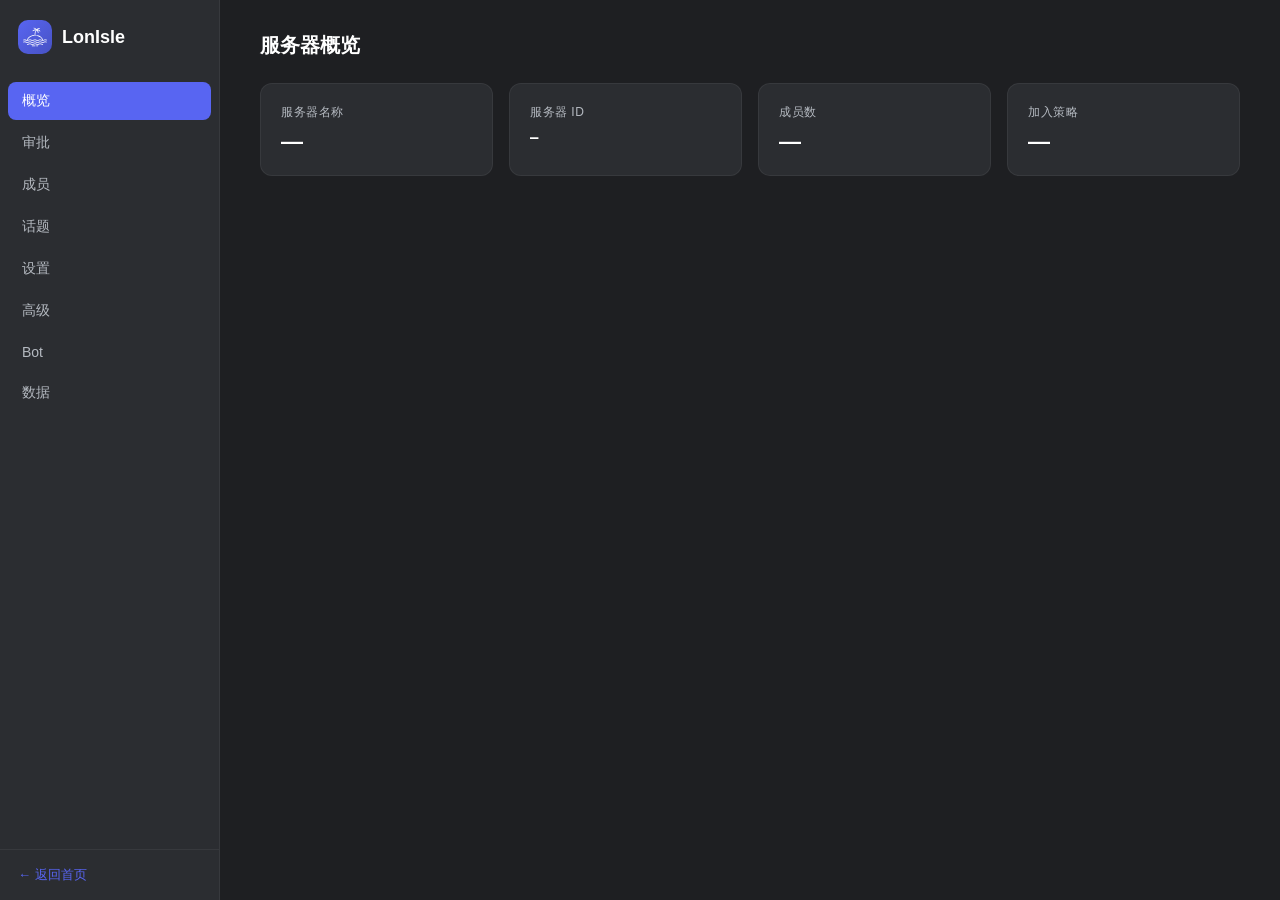
==== server/web/admin.html @ 599d3dad "first commit" ====
<!DOCTYPE html>
<html lang="zh-CN">
<head>
  <meta charset="UTF-8" />
  <meta name="viewport" content="width=device-width, initial-scale=1.0" />
  <title>LonIsle 服务器管理</title>
  <link rel="icon" type="image/svg+xml" href="logo.svg" />
  <link rel="stylesheet" href="style.css" />
</head>
<body>
  <div class="shell">
    <aside class="sidebar">
      <div class="brand">
        <div class="brand-logo"><img src="logo.svg" alt="LonIsle" /></div>
        <span>LonIsle</span>
      </div>
      <nav class="nav">
        <button class="nav-item active" data-page="overview">概览</button>
        <button class="nav-item" data-page="requests">审批 <span class="badge-dot" id="req-badge" hidden></span></button>
        <button class="nav-item" data-page="members">成员</button>
        <button class="nav-item" data-page="topics">话题</button>
        <button class="nav-item" data-page="settings">设置</button>
        <button class="nav-item" data-page="advanced">高级</button>
        <button class="nav-item" data-page="bots">Bot</button>
        <button class="nav-item" data-page="data">数据</button>
      </nav>
      <div class="sidebar-footer">
        <a href="index.html" class="admin-link">← 返回首页</a>
      </div>
    </aside>

    <main class="main">
      <!-- 概览 -->
      <section id="page-overview" class="page">
        <h1>服务器概览</h1>
        <div class="cards">
          <div class="card"><div class="card-label">服务器名称</div><div class="card-value" id="server-name">—</div></div>
          <div class="card"><div class="card-label">服务器 ID</div><div class="card-value mono" id="server-id">—</div></div>
          <div class="card"><div class="card-label">成员数</div><div class="card-value" id="member-count">—</div></div>
          <div class="card"><div class="card-label">加入策略</div><div class="card-value" id="server-strategy">—</div></div>
        </div>
        <p class="desc" id="server-desc"></p>
      </section>

      <!-- 审批 -->
      <section id="page-requests" class="page hidden">
        <h1>加入审批</h1>
        <div class="table-wrap">
          <table>
            <thead><tr><th>昵称</th><th>用户 ID</th><th>申请理由</th><th>时间</th><th>操作</th></tr></thead>
            <tbody id="requests-body"></tbody>
          </table>
        </div>
        <p class="desc" id="requests-empty">暂无待审批申请</p>
      </section>

      <!-- 成员 -->
      <section id="page-members" class="page hidden">
        <h1>成员列表</h1>
        <div class="table-wrap">
          <table>
            <thead><tr><th>昵称</th><th>用户 ID</th><th>角色</th><th>状态</th><th>加入时间</th><th>操作</th></tr></thead>
            <tbody id="members-body"></tbody>
          </table>
        </div>
      </section>

      <!-- 话题 -->
      <section id="page-topics" class="page hidden">
        <h1>话题管理</h1>
        <div class="form-row">
          <input id="topic-name" placeholder="话题名称" />
          <input id="topic-desc" placeholder="话题描述" />
          <select id="topic-type">
            <option value="text">普通</option>
            <option value="announcement">订阅（公告）</option>
          </select>
          <select id="topic-perm">
            <option value="public">公开</option>
            <option value="readonly">只读</option>
          </select>
          <label class="checkbox"><input type="checkbox" id="topic-push-create" /> 推送</label>
          <button class="btn" id="topic-create">创建话题</button>
        </div>
        <p class="desc">「推送」开启后：该话题每次发送消息，会向服务器下所有客户端推送通知（F-PUSH-8）。</p>
        <p class="desc" id="topic-av-hint">音视频话题需先在「高级 → LiveKit」配置服务地址与密钥后才会出现该选项（F-TOPIC-6）</p>
        <div class="table-wrap">
          <table>
            <thead><tr><th>名称</th><th>描述</th><th>类型</th><th>权限</th><th>推送</th><th>操作</th></tr></thead>
            <tbody id="topics-body"></tbody>
          </table>
        </div>
        <p class="desc">提示：↑/↓ 调整话题顺序（客户端实时同步）。</p>
      </section>

      <!-- 话题编辑弹窗 -->
      <div id="topic-modal" class="modal hidden">
        <div class="modal-box">
          <h3>编辑话题</h3>
          <input id="edit-topic-id" type="hidden" />
          <div class="form-col">
            <label>名称</label>
            <input id="edit-topic-name" />
          </div>
          <div class="form-col">
            <label>描述</label>
            <input id="edit-topic-desc" />
          </div>
          <div class="form-col">
            <label>类型</label>
            <select id="edit-topic-type">
              <option value="text">普通</option>
              <option value="announcement">订阅（公告）</option>
              <option value="av">音视频（LiveKit）</option>
            </select>
          </div>
          <div class="form-col">
            <label>权限</label>
            <select id="edit-topic-perm">
              <option value="public">公开</option>
              <option value="readonly">只读</option>
            </select>
          </div>
          <div class="form-col">
            <label class="checkbox"><input type="checkbox" id="edit-topic-push" /> 推送（新消息推送给服务器下所有客户端）</label>
          </div>
          <div class="modal-actions">
            <button class="btn reject" id="topic-modal-cancel">取消</button>
            <button class="btn" id="topic-modal-save">保存</button>
          </div>
        </div>
      </div>

      <!-- 设置 -->
      <section id="page-settings" class="page hidden">
        <h1>服务器设置</h1>
        <div class="form-col">
          <label>服务器图标</label>
          <div class="icon-row">
            <img id="setting-icon-preview" class="server-icon-preview" alt="服务器图标" hidden />
            <span id="setting-icon-empty" class="desc">未设置（客户端显示名称首字母）</span>
          </div>
          <input id="setting-icon-file" type="file" accept="image/png,image/jpeg,image/gif,image/webp" />
          <button class="btn" id="setting-icon-upload">上传图标</button>
          <label>服务器名称</label>
          <input id="setting-name" />
          <label>服务器简介</label>
          <input id="setting-desc" />
          <label>加入策略</label>
          <select id="setting-strategy">
            <option value="approval">审批加入</option>
            <option value="open">开放加入</option>
            <option value="invite_only">仅邀请</option>
          </select>
          <button class="btn" id="setting-save">保存设置</button>
        </div>
      </section>

      <!-- 高级设置：迁移/限速配额/已读开关/LiveKit -->
      <section id="page-advanced" class="page hidden">
        <h1>高级设置</h1>

        <h2>服务器迁移（F-JOIN-8）</h2>
        <div class="form-col">
          <label>迁移目标地址（host:port，留空取消迁移）</label>
          <input id="migrate-address" placeholder="new.example.com:8080" />
          <label>迁移目标证书指纹</label>
          <input id="migrate-fingerprint" placeholder="sha256 hex" />
          <button class="btn" id="migrate-save">发布公告（含服务器签名）</button>
        </div>

        <h2>限速与附件限制（F-MEDIA-9 / F-PUSH）</h2>
        <div class="form-col">
          <label>推送限速（条/分钟）</label>
          <input id="limit-rate" type="number" min="0" />
          <label>单附件大小上限（MB，0 = 不限）</label>
          <input id="limit-att-size" type="number" min="0" step="0.1" />
          <button class="btn" id="limits-save">保存限制配置</button>
        </div>

        <h2>@提及已读回执（F-MSG-10）</h2>
        <div class="form-col">
          <label>服务器侧开关（客户端上报是否入库）</label>
          <select id="mention-read">
            <option value="false">关闭（默认）</option>
            <option value="true">开启</option>
          </select>
          <button class="btn" id="mention-read-save">保存</button>
        </div>

        <h2>音视频（LiveKit）</h2>
        <div class="form-col">
          <label>LiveKit URL</label>
          <input id="livekit-url" placeholder="wss://livekit.example.com" />
          <label>API Key</label>
          <input id="livekit-key" />
          <label>API Secret</label>
          <input id="livekit-secret" type="password" />
          <button class="btn" id="livekit-save">保存 LiveKit 配置</button>
        </div>
      </section>

      <!-- Bot 管理（F-BOT） -->
      <section id="page-bots" class="page hidden">
        <h1>Bot 管理</h1>
        <div class="form-row">
          <input id="bot-name" placeholder="Bot 名称" />
          <button class="btn" id="bot-create">注册 Bot</button>
        </div>
        <div class="table-wrap">
          <table>
            <thead><tr><th>Bot ID</th><th>名称</th><th>订阅事件</th><th>状态</th><th>操作</th></tr></thead>
            <tbody id="bots-body"></tbody>
          </table>
        </div>
        <p class="desc">Token 仅注册时显示一次（SHA-256 哈希落库）。事件过滤：message/member/join/system，留空订阅全部。</p>
      </section>

      <!-- 数据管理 -->
      <section id="page-data" class="page hidden">
        <h1>数据管理</h1>

        <h2>数据导出（F-PERM-2a）</h2>
        <div class="form-col">
          <button class="btn" id="export-json">导出 JSON</button>
          <button class="btn" id="export-zip">导出完整包（JSON+附件 zip）</button>
        </div>

        <h2>数据清除（高危，需二次确认）</h2>
        <div class="form-col">
          <label>按话题清除</label>
          <input id="clear-topic-id" placeholder="topic_id" />
          <button class="btn danger" id="clear-topic-btn">清除该话题消息</button>
          <button class="btn danger" id="clear-all-btn">清空全部消息</button>
        </div>
      </section>
    </main>
  </div>

  <script src="admin.js"></script>
</body>
</html>
---- server/web/style.css ----
:root {
  --bg: #1e1f22;
  --bg-2: #2b2d31;
  --bg-3: #313338;
  --primary: #5865f2;
  --primary-dark: #4752c4;
  --text: #ffffff;
  --text-dim: #b5bac1;
  --text-muted: #dbdee1;
  --green: #23a55a;
  --red: #f23f43;
  --amber: #f0b232;
}

* {
  margin: 0;
  padding: 0;
  box-sizing: border-box;
}

body {
  font-family: "PingFang SC", -apple-system, "Segoe UI", sans-serif;
  background: var(--bg);
  color: var(--text);
  height: 100vh;
  overflow: hidden;
}

.shell {
  display: flex;
  height: 100vh;
}

/* 侧边栏 */
.sidebar {
  width: 220px;
  background: var(--bg-2);
  display: flex;
  flex-direction: column;
  border-right: 1px solid rgba(255, 255, 255, 0.06);
}

.brand {
  display: flex;
  align-items: center;
  gap: 10px;
  padding: 20px 18px;
  font-weight: 600;
  font-size: 18px;
}

.brand-logo {
  width: 34px;
  height: 34px;
  border-radius: 10px;
  background: linear-gradient(135deg, var(--primary), var(--primary-dark));
  display: flex;
  align-items: center;
  justify-content: center;
  font-weight: 700;
  color: #fff;
  overflow: hidden;
}

.brand-logo img {
  width: 78%;
  height: 78%;
  /* 灰色线条 logo 反白，贴合渐变底 */
  filter: brightness(0) invert(1);
}

.nav {
  flex: 1;
  padding: 8px;
  display: flex;
  flex-direction: column;
  gap: 4px;
}

.nav-item {
  text-align: left;
  padding: 10px 14px;
  border: none;
  background: transparent;
  color: var(--text-dim);
  font-size: 14px;
  border-radius: 8px;
  cursor: pointer;
  transition: background 0.15s, color 0.15s;
}

.nav-item:hover {
  background: var(--bg-3);
  color: var(--text);
}

.nav-item.active {
  background: var(--primary);
  color: #fff;
}

.sidebar-footer {
  padding: 16px 18px;
  display: flex;
  align-items: center;
  gap: 8px;
  font-size: 13px;
  color: var(--text-dim);
  border-top: 1px solid rgba(255, 255, 255, 0.06);
}

.dot {
  width: 8px;
  height: 8px;
  border-radius: 50%;
  background: var(--green);
  box-shadow: 0 0 6px var(--green);
}

/* 主区域 */
.main {
  flex: 1;
  padding: 32px 40px;
  overflow-y: auto;
}

.page h1 {
  font-size: 20px;
  font-weight: 600;
  margin-bottom: 24px;
}

.hidden {
  display: none;
}

.cards {
  display: grid;
  grid-template-columns: repeat(auto-fit, minmax(220px, 1fr));
  gap: 16px;
}

/* 公开首页 */
.server-card {
  max-width: 520px;
  margin: 0 auto;
  text-align: center;
  background: var(--bg-2);
  border: 1px solid rgba(255, 255, 255, 0.06);
  border-radius: 16px;
  padding: 32px;
}
.server-icon {
  width: 96px;
  height: 96px;
  border-radius: 22px;
  object-fit: cover;
  background: var(--bg-3);
}
.server-card .cards {
  text-align: left;
}
.sidebar-footer .admin-link {
  color: var(--primary);
  text-decoration: none;
  font-size: 13px;
  font-weight: 500;
}
.sidebar-footer .admin-link:hover {
  text-decoration: underline;
}

.card {
  background: var(--bg-2);
  border: 1px solid rgba(255, 255, 255, 0.06);
  border-radius: 12px;
  padding: 20px;
  transition: transform 0.15s, border-color 0.15s;
}

.card:hover {
  transform: translateY(-2px);
  border-color: var(--primary);
}

.card-label {
  font-size: 12px;
  color: var(--text-dim);
  margin-bottom: 8px;
  text-transform: uppercase;
  letter-spacing: 0.5px;
}

.card-value {
  font-size: 22px;
  font-weight: 600;
  word-break: break-all;
}

.card-value.mono {
  font-family: "SF Mono", "Menlo", monospace;
  font-size: 14px;
}

.desc {
  margin-top: 24px;
  color: var(--text-dim);
  font-size: 14px;
}

/* 表格 */
.table-wrap {
  background: var(--bg-2);
  border-radius: 12px;
  border: 1px solid rgba(255, 255, 255, 0.06);
  overflow: hidden;
}

table {
  width: 100%;
  border-collapse: collapse;
  font-size: 14px;
}

thead {
  background: var(--bg-3);
}

th {
  text-align: left;
  padding: 14px 18px;
  color: var(--text-dim);
  font-weight: 500;
  font-size: 13px;
}

td {
  padding: 14px 18px;
  border-top: 1px solid rgba(255, 255, 255, 0.06);
  color: var(--text-muted);
}

td.mono {
  font-family: "SF Mono", "Menlo", monospace;
  font-size: 13px;
  color: var(--text-dim);
}

.badge {
  display: inline-block;
  padding: 3px 10px;
  border-radius: 20px;
  font-size: 12px;
  font-weight: 500;
}

.badge.owner {
  background: rgba(240, 178, 50, 0.15);
  color: var(--amber);
}

.badge.member {
  background: rgba(88, 101, 242, 0.15);
  color: #a5b3ff;
}

.badge.admin {
  background: rgba(35, 165, 90, 0.15);
  color: var(--green);
}

.badge.muted {
  background: rgba(240, 178, 50, 0.15);
  color: var(--amber);
}

.badge.banned {
  background: rgba(242, 63, 67, 0.15);
  color: var(--red);
}

.badge-dot {
  display: inline-block;
  width: 8px;
  height: 8px;
  border-radius: 50%;
  background: var(--red);
  margin-left: 6px;
  vertical-align: middle;
}

/* hidden 属性修复：自定义 display 会覆盖 UA 的 [hidden] 隐藏规则，导致小红点永不消失 */
.badge-dot[hidden] {
  display: none;
}

/* 按钮 */
.btn {
  padding: 8px 16px;
  border: none;
  border-radius: 8px;
  background: var(--primary);
  color: #fff;
  font-size: 14px;
  cursor: pointer;
  transition: background 0.15s;
}

.checkbox {
  display: flex;
  align-items: center;
  gap: 6px;
  color: var(--text-dim);
  font-size: 13px;
  white-space: nowrap;
  cursor: pointer;
}

/* 弹窗 */
.modal {
  position: fixed;
  inset: 0;
  background: rgba(0, 0, 0, 0.55);
  display: flex;
  align-items: center;
  justify-content: center;
  z-index: 100;
}
.modal.hidden {
  display: none;
}
.modal-box {
  width: 420px;
  max-width: 92vw;
  background: var(--bg-2);
  border: 1px solid rgba(255, 255, 255, 0.1);
  border-radius: 14px;
  padding: 24px;
}
.modal-box h3 {
  margin: 0 0 16px;
  font-size: 16px;
}
.modal-box .form-col {
  display: flex;
  flex-direction: column;
  gap: 6px;
  margin-bottom: 14px;
}
.modal-box .form-col label {
  font-size: 13px;
  color: var(--text-dim);
}
.modal-actions {
  display: flex;
  justify-content: flex-end;
  gap: 10px;
  margin-top: 18px;
}

.btn:hover {
  background: var(--primary-dark);
}

.btn.small {
  padding: 4px 10px;
  font-size: 12px;
  margin-right: 4px;
}

.btn.approve {
  background: var(--green);
}

.btn.reject {
  background: var(--red);
}

.btn.ghost {
  background: var(--bg-3);
  color: var(--text-muted);
}

.btn.ghost:hover {
  background: #3a3c41;
}

/* 表单 */
.form-row {
  display: flex;
  gap: 10px;
  margin-bottom: 20px;
  align-items: center;
}

.form-row input,
.form-row select,
.form-col input,
.form-col select {
  padding: 10px 12px;
  border: 1px solid rgba(255, 255, 255, 0.1);
  border-radius: 8px;
  background: var(--bg-3);
  color: var(--text);
  font-size: 14px;
  outline: none;
}

.form-row input:focus,
.form-col input:focus,
.form-col select:focus {
  border-color: var(--primary);
}

.form-col {
  display: flex;
  flex-direction: column;
  gap: 8px;
  max-width: 420px;
}

.form-col label {
  margin-top: 12px;
  color: var(--text-dim);
  font-size: 13px;
}

.form-col .btn {
  margin-top: 20px;
}

.ops {
  white-space: nowrap;
}

/* 空状态 */
.desc {
  color: var(--text-dim);
  font-size: 14px;
}

/* 服务器图标设置（F-PERM-2） */
.icon-row { display: flex; align-items: center; gap: 10px; }
.server-icon-preview {
  width: 48px; height: 48px;
  border-radius: 12px;
  object-fit: cover;
  background: var(--bg-3, #313338);
}
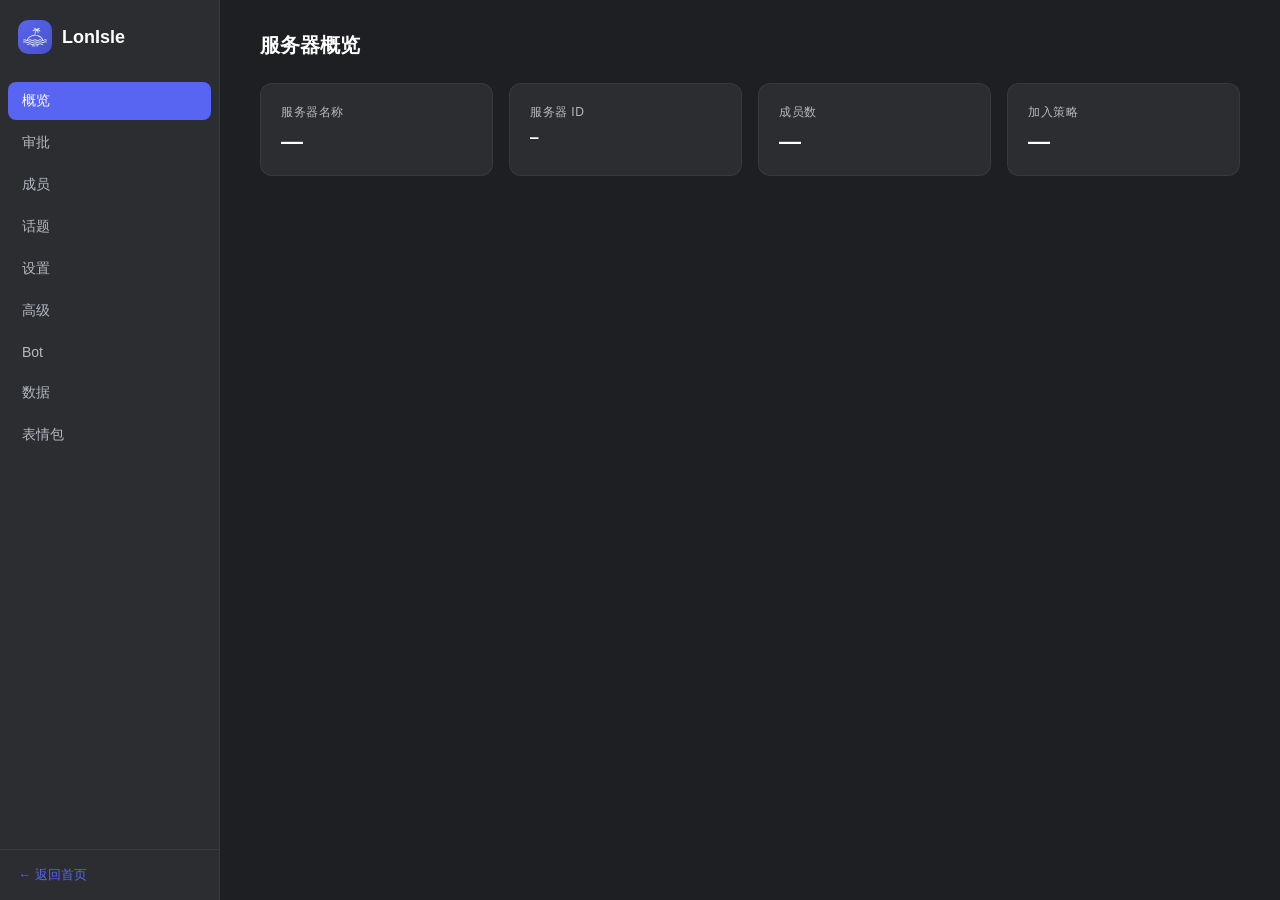
==== commit c21d1e6a: "feat(server): 表情包系统（F-STICKER）+ 附件尺寸解析 + 广播补全 - sticker_packs/stickers 表（默认无内置包，管理员管理页建包/上传图片GIF表情） " ====
--- a/server/web/admin.html
+++ b/server/web/admin.html
@@ -23,6 +23,7 @@
         <button class="nav-item" data-page="advanced">高级</button>
         <button class="nav-item" data-page="bots">Bot</button>
         <button class="nav-item" data-page="data">数据</button>
+        <button class="nav-item" data-page="stickers">表情包</button>
       </nav>
       <div class="sidebar-footer">
         <a href="index.html" class="admin-link">← 返回首页</a>
@@ -198,6 +199,18 @@
           <input id="livekit-secret" type="password" />
           <button class="btn" id="livekit-save">保存 LiveKit 配置</button>
         </div>
+
+        <h2>TLS 证书（HTTPS，外部证书）</h2>
+        <p class="desc">配置服务器上 PEM 证书文件路径（如 Let's Encrypt 的 fullchain.pem / privkey.pem）。保存后重启服务生效；清空则回退自动生成的自签证书。</p>
+        <div class="form-col">
+          <label>证书路径</label>
+          <input id="tls-cert-path" placeholder="/data/tls/fullchain.pem" />
+          <label>私钥路径</label>
+          <input id="tls-key-path" placeholder="/data/tls/privkey.pem" />
+          <button class="btn" id="tls-save">保存证书配置</button>
+          <p class="desc" id="tls-current"></p>
+          <p class="desc" style="color:#F0B232">注意：更换证书后证书指纹变化，已连接的客户端（TOFU 钉住旧指纹）需在设置中清除信任后重新连接。</p>
+        </div>
       </section>
 
       <!-- Bot 管理（F-BOT） -->
@@ -234,6 +247,19 @@
           <button class="btn danger" id="clear-all-btn">清空全部消息</button>
         </div>
       </section>
+
+      <!-- 表情包管理（F-STICKER） -->
+      <section id="page-stickers" class="page hidden">
+        <h1>表情包管理</h1>
+        <p class="desc">服务器表情包由管理员维护，所有成员只读使用；支持图片/GIF 表情（上传后存服务器附件，自动去重）与 emoji。</p>
+        <h2>新增表情包</h2>
+        <div class="form-row">
+          <input id="stk-pack-name" placeholder="包名（如：猫猫）" />
+          <button class="btn" id="stk-pack-add">添加</button>
+        </div>
+        <p class="desc">添加表情：选择<b>图片/GIF 上传</b>（自动存服务器附件，去重）。</p>
+        <div id="stk-packs"></div>
+      </section>
     </main>
   </div>
 
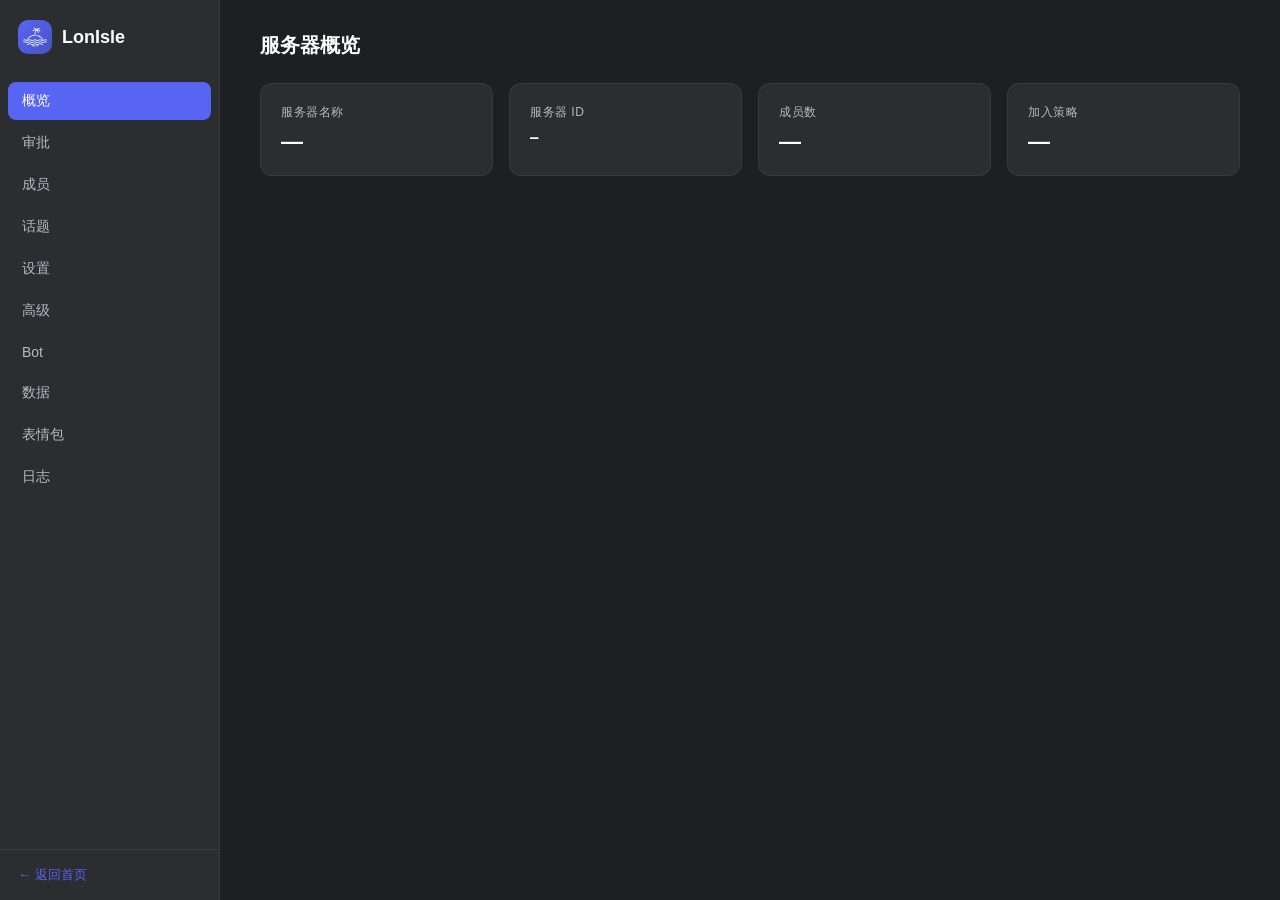
==== commit 9d056e92: "feat: 文件日志（按天轮转+保留N天）+ 管理界面日志页 - core 新增 logging 模块：stdout+文件双输出，文件按天轮转写入 {data_dir}/logs，保留 LOG_RET" ====
--- a/server/web/admin.html
+++ b/server/web/admin.html
@@ -24,6 +24,7 @@
         <button class="nav-item" data-page="bots">Bot</button>
         <button class="nav-item" data-page="data">数据</button>
         <button class="nav-item" data-page="stickers">表情包</button>
+        <button class="nav-item" data-page="logs">日志</button>
       </nav>
       <div class="sidebar-footer">
         <a href="index.html" class="admin-link">← 返回首页</a>
@@ -260,6 +261,22 @@
         <p class="desc">添加表情：选择<b>图片/GIF 上传</b>（自动存服务器附件，去重）。</p>
         <div id="stk-packs"></div>
       </section>
+
+      <!-- 日志查看（F-LOG：读 {data_dir}/logs 最新文件尾部） -->
+      <section id="page-logs" class="page hidden">
+        <h1>日志</h1>
+        <p class="desc">实时查看服务器日志（按天轮转，保留 <code>LOG_RETAIN_DAYS</code> 天，默认 7）。</p>
+        <div style="margin-bottom:10px;display:flex;gap:8px;align-items:center;flex-wrap:wrap;">
+          <select id="log-lines">
+            <option value="200">200 行</option>
+            <option value="500" selected>500 行</option>
+            <option value="2000">2000 行</option>
+          </select>
+          <button class="btn" id="log-refresh">刷新</button>
+          <span id="log-file" style="opacity:.7;font-size:12px;"></span>
+        </div>
+        <pre id="log-content" style="background:rgba(0,0,0,.35);border:1px solid rgba(255,255,255,.1);border-radius:8px;padding:12px;max-height:60vh;overflow:auto;font-size:12px;line-height:1.6;white-space:pre-wrap;word-break:break-all;margin:0;"></pre>
+      </section>
     </main>
   </div>
 
